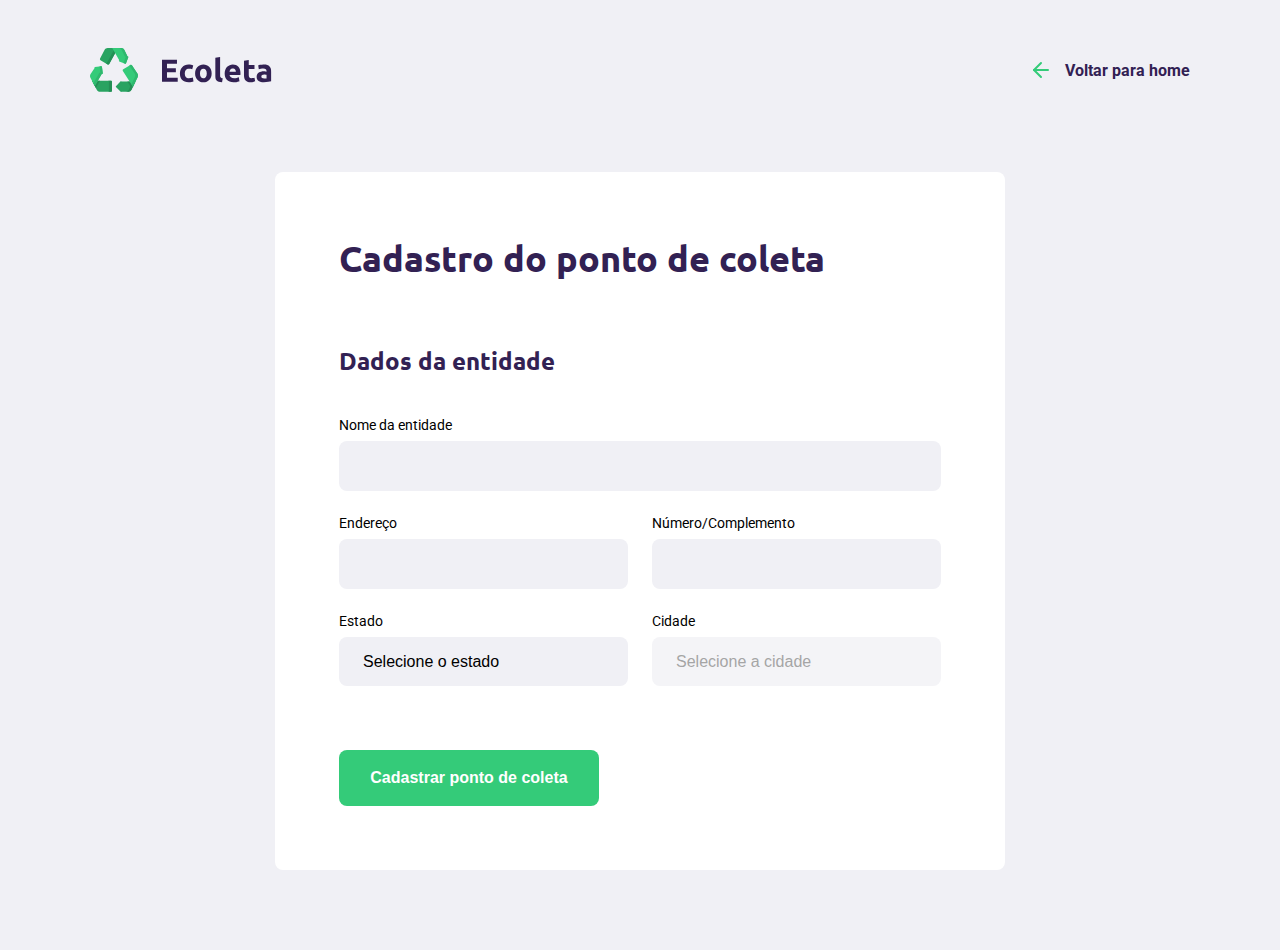
==== create-point.html @ 15c0a0a5 "day 2" ====
<!DOCTYPE html>
<html lang="pt_br">
<head>
    <meta charset="UTF-8">
    <meta name="viewport" content="width=device-width, initial-scale=1.0">
    <title>Criar um ponto de coleta</title>

    <link rel="stylesheet" href="/styles/main.css">
    <link rel="stylesheet" href="/styles/create-point.css">
    
    <link rel="stylesheet" href="/styles/responsive.css">

</head>
<body>

    <div id="page-create-point">
    
            <header>
                <img src="/assets/logo.svg" alt="logomarca">
                <a href="http://google.com">
                    <span></span>
                    Voltar para home
                </a>    
            </header>

            <form action="">

                <h1>Cadastro do ponto de coleta</h1>

                <fieldset>
                    <legend>
                        <h2>Dados da entidade</h2>
                    </legend>

                    <div class="field">
                        <label for="name">Nome da entidade</label>
                        <input type="text" name="name">
                    </div>

                    <div class="field-group">
                        <div class="field">
                            <label for="address">Endereço</label>
                            <input type="text" name="address">
                        </div>
                        <div class="field">
                            <label for="address2">Número/Complemento</label>
                            <input type="text" name="address2">                            
                        </div>
                    </div>

                    <div class="field-group">
                        <div class="field">
                            <label for="state">Estado</label>
                            <select name="uf" >
                                <option value="">Selecione o estado</option>
                            </select>

                            <input type="hidden" name="state">
                        </div>
                        <div class="field">
                            <label for="city">Cidade</label>
                            <select name="city" disabled>
                                <option value="">Selecione a cidade</option>
                            </select>
                        </div>
                    </div>
                </fieldset>

                <button type="submit"> Cadastrar ponto de coleta</button>

            </form>
    </div>

    <script src="/scripts/create-point.js"></script>
</body>
</html>
---- styles/main.css ----
@import url('https://fonts.googleapis.com/css2?family=Roboto:wght@300;700&family=Ubuntu:wght@700&display=swap');

:root {
    --title-color: #322153;
    --primary-color: #34cb79;
}

* {
    margin: 0;
    padding: 0;

    box-sizing: border-box;
}

html {
    font-family: Roboto, sans-serif;
}

body {
    background: #f0f0f5;
    -webkit-font-smoothing: antialiased;
}

a {
    text-decoration: none;
}

h1, h2, h3, h4, h5, h6 {
    color: var(--title-color);
    font-family: 'Ubuntu', sans-serif;
}
---- styles/create-point.css ----
#page-create-point {
    width: 90%;
    max-width: 1100px;

    margin: 0 auto;
}

#page-create-point header {
    margin-top: 48px;;

    display: flex;
    justify-content: space-between;
    align-items: center;
}

#page-create-point header a {
    color: var(--title-color);
    font-weight: bold;

    display: flex;
    align-items: center;
}

#page-create-point header a span {
    margin-right: 16px;

    background-image: url('../assets/arrow-left.svg');

    display: flex;

    width: 20px;
    height: 24px;
}

form {
    background-color: white;

    margin: 80px auto;
    padding: 64px;

    border-radius: 8px;

    max-width: 730px;
}

form h1 {
    font-size: 36px;
}

form fieldset {
    margin-top: 64px;

    border: 0;
}

form legend {
    margin-bottom: 40px;
}

form legend h2 {
    font-size: 24px;
}

form .field {
    flex: 1;
    display: flex;
    flex-direction: column;

    margin-bottom: 24px;
}

form .field-group {
    display: flex;
}

form input,
form select {
    background-color: #f0f0f5;

    border: 0;
    padding: 16px 24px;
    font-size: 16px;

    border-radius: 8px;
}

form select {
    -webkit-appearance: none;
    -moz-appearance: none;
    appearance: none;
}

form label {
    font-size: 14px;
    margin-bottom: 8px;
}

form .field-group .field + .field {
    margin-left: 24px;
}

form button {
    width: 260px;
    height: 56px;

    background-color: var(--primary-color);
    border-radius: 8px;

    color: white;
    font-weight: bold;
    font-size: 16px;

    border: 0;

    margin-top: 40px;

    transition: background-color 400ms;
}

form button:hover {
    background-color: #2fb86e;
}
---- styles/responsive.css ----
@media (max-width: 900px) {
    #page-home {
        background-position-x: 70vw;
    }

    #page-home .content {
        align-items: center;
        text-align: center;
    }

    #page-home header a {
        position: absolute;
        bottom: 48px;

        left: 50%;
        transform: translateX(-50%);
    }

    #page-home main {
        align-items: center;
    }
}

@media (min-width: 1700px) {
    #page-home {
        background-position-x: 40vw;
    }
}

@media (max-height: 760px) {
    #page-home {
        background-position-y: 200px;
    }
}
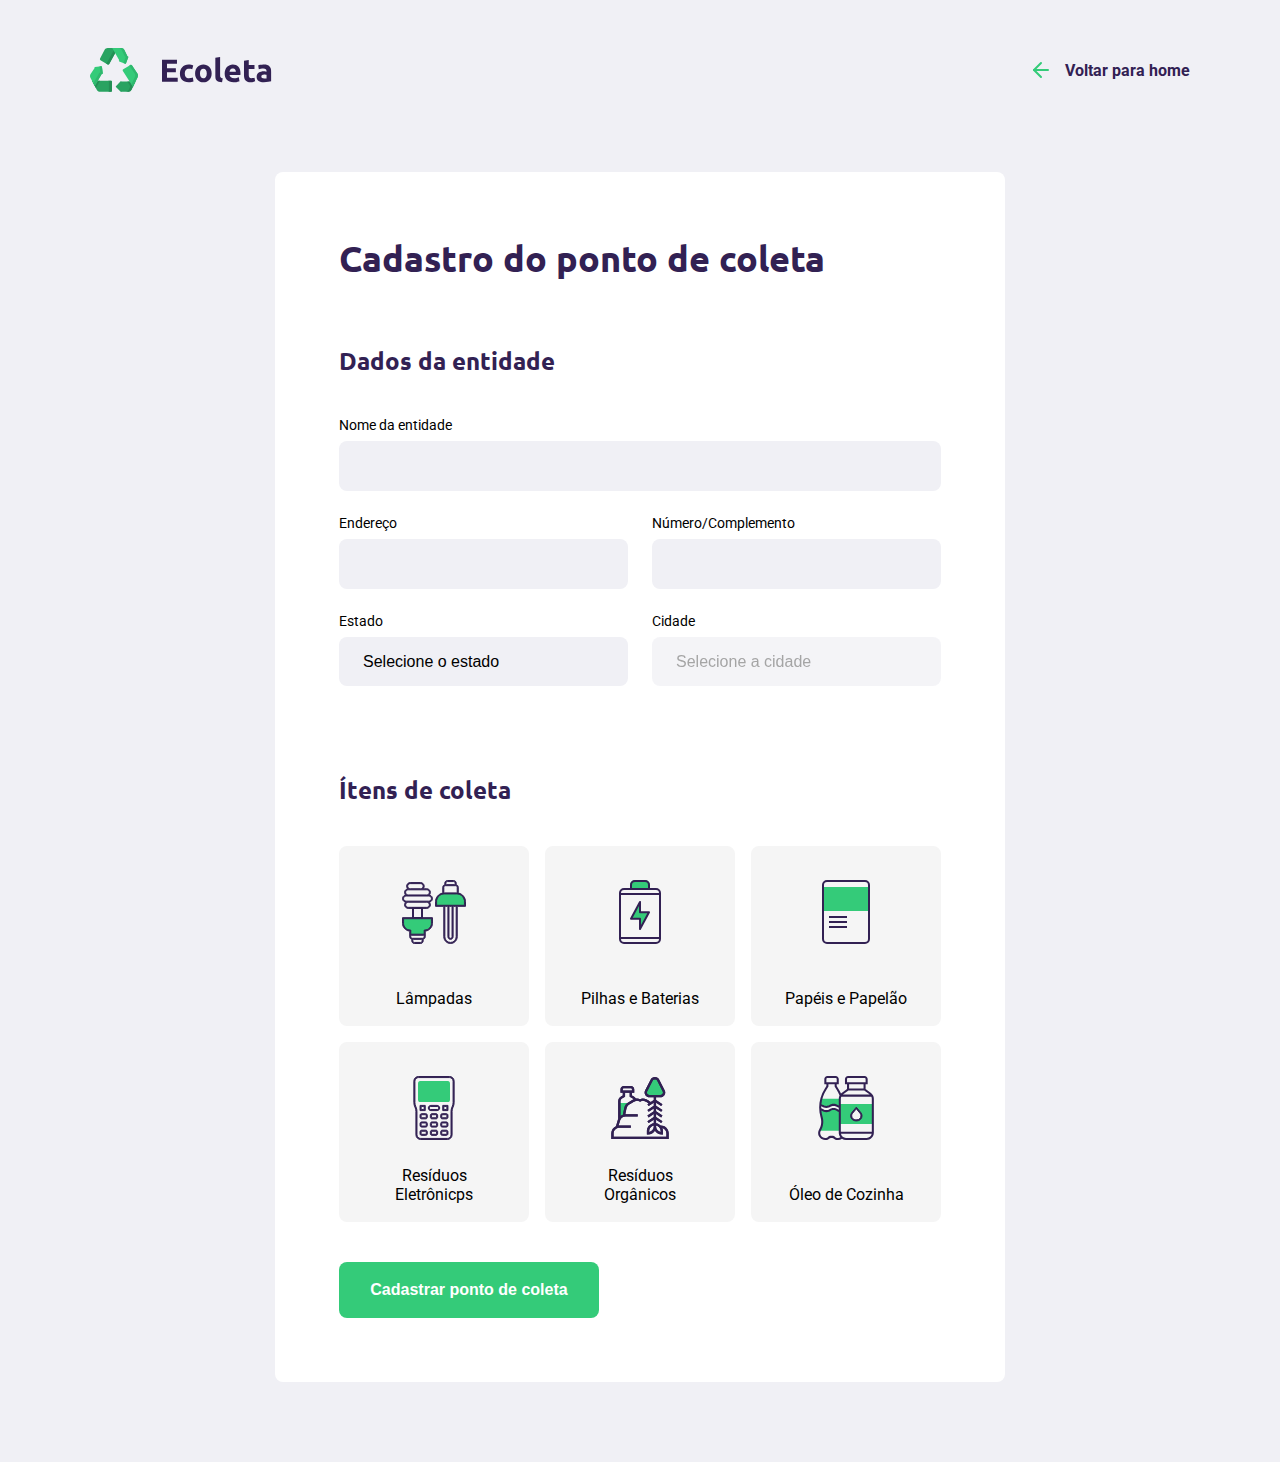
==== commit 88fc4785: "third day" ====
--- a/create-point.html
+++ b/create-point.html
@@ -17,7 +17,7 @@
     
             <header>
                 <img src="/assets/logo.svg" alt="logomarca">
-                <a href="http://google.com">
+                <a href="/">
                     <span></span>
                     Voltar para home
                 </a>    
@@ -34,24 +34,24 @@
 
                     <div class="field">
                         <label for="name">Nome da entidade</label>
-                        <input type="text" name="name">
+                        <input type="text" name="name" required>
                     </div>
 
                     <div class="field-group">
                         <div class="field">
                             <label for="address">Endereço</label>
-                            <input type="text" name="address">
+                            <input type="text" name="address" required>
                         </div>
                         <div class="field">
                             <label for="address2">Número/Complemento</label>
-                            <input type="text" name="address2">                            
+                            <input type="text" name="address2" required>                            
                         </div>
                     </div>
 
                     <div class="field-group">
                         <div class="field">
                             <label for="state">Estado</label>
-                            <select name="uf" >
+                            <select name="uf" required>
                                 <option value="">Selecione o estado</option>
                             </select>
 
@@ -59,11 +59,47 @@
                         </div>
                         <div class="field">
                             <label for="city">Cidade</label>
-                            <select name="city" disabled>
+                            <select name="city" disabled required>
                                 <option value="">Selecione a cidade</option>
                             </select>
                         </div>
                     </div>
+                </fieldset>
+
+                <fieldset>
+                    <legend>
+                        <h2>Ítens de coleta</h2>
+                    </legend>
+
+                    <div class="items-grid">
+                        <li data-id="1">
+                            <img src="/assets/lampadas.svg" alt="Lâmpadas">
+                                <spam>Lâmpadas</spam>
+                        </li>
+                        <li data-id="2">
+                            <img src="/assets/baterias.svg" alt="Pilhas e Baterias">
+                                <spam>Pilhas e Baterias</spam>
+                        </li>
+                        <li data-id="3">
+                            <img src="/assets/papeis-papelao.svg" alt="Papéis e Papelão">
+                                <spam>Papéis e Papelão</spam>
+                        </li>
+                        <li data-id="4">
+                            <img src="/assets/eletronicos.svg" alt="Resíduos Eletrônicps">
+                                <spam>Resíduos Eletrônicps</spam>
+                        </li>
+                        <li data-id="5">
+                            <img src="/assets/organicos.svg" alt="Resíduos Orgânicos">
+                                <spam>Resíduos Orgânicos</spam>
+                        </li>
+                        <li data-id="6">
+                            <img src="/assets/oleo.svg" alt="Óleo de Cozinha">
+                                <spam>Óleo de Cozinha</spam>
+                        </li>
+                    </div>
+
+                    <input type="hidden" name="items">
+
                 </fieldset>
 
                 <button type="submit"> Cadastrar ponto de coleta</button>
--- a/styles/create-point.css
+++ b/styles/create-point.css
@@ -119,4 +119,51 @@
 
 form button:hover {
     background-color: #2fb86e;
+}
+
+.items-grid {
+    display: grid;
+    grid-template-columns: 1fr 1fr 1fr;
+    gap: 16px;
+}
+
+.items-grid li {
+    background-color: #f5f5f5;
+    list-style: none;
+
+    border: 2px solid #f5f5f5;
+    border-radius: 8px;
+
+    height: 180px;
+
+    padding: 32px 24px 16px;
+
+    display: flex;
+    flex-direction: column;
+    align-items: center;
+    justify-content: space-between;
+
+    text-align: center;
+
+    cursor: pointer;
+}
+
+.items-grid li span {
+    margin-top: 12px;
+    flex: 1;
+
+    display: flex;
+    align-items: center;
+
+    color: var(--title-color);
+}
+
+.items-grid li.selected {
+    background: #e1faec;
+    border: 2px solid #34cb79;
+}
+
+.items-grid li img,
+.items-grid li span {
+    pointer-events: none;
 }--- a/styles/responsive.css
+++ b/styles/responsive.css
@@ -19,6 +19,14 @@
     #page-home main {
         align-items: center;
     }
+
+    #page-search-results{
+        grid-template-columns: 1fr;
+    }
+
+    #page-search-results img {
+        height: 250px;
+    }
 }
 
 @media (min-width: 1700px) {
